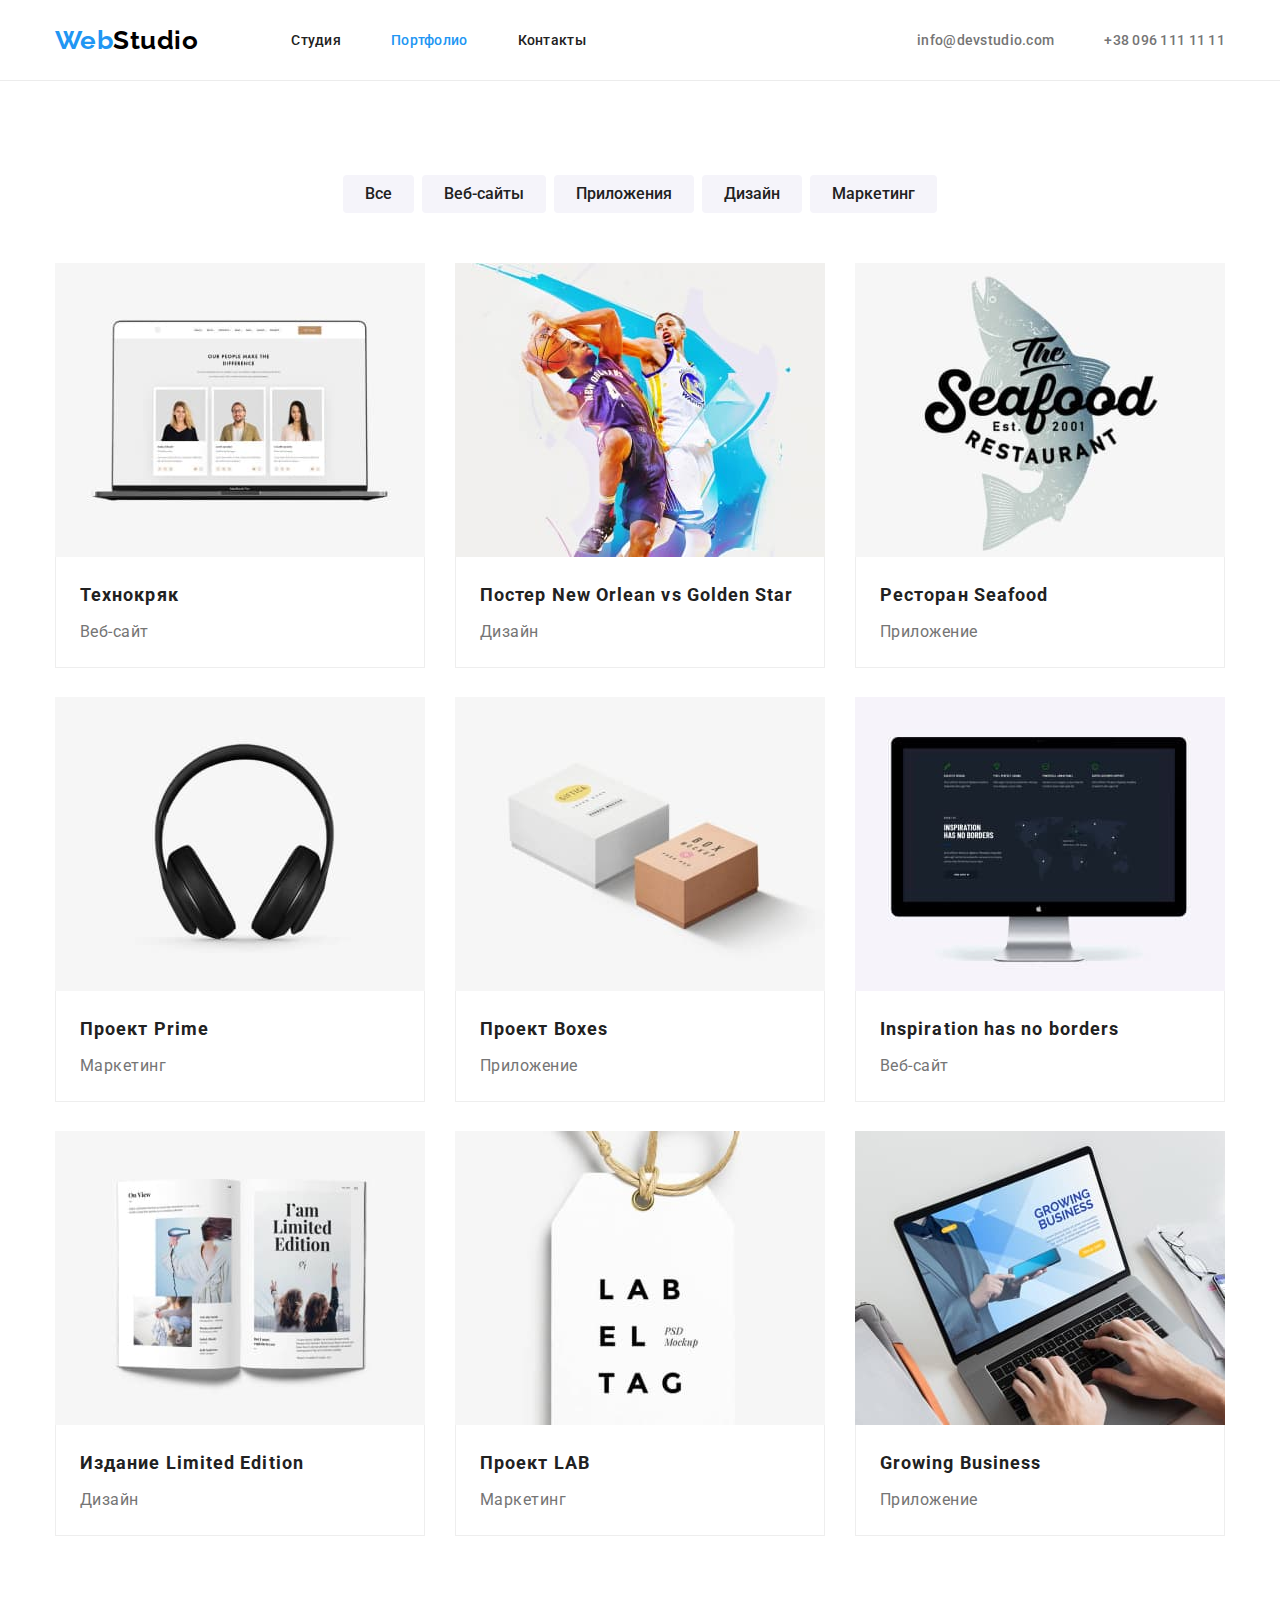
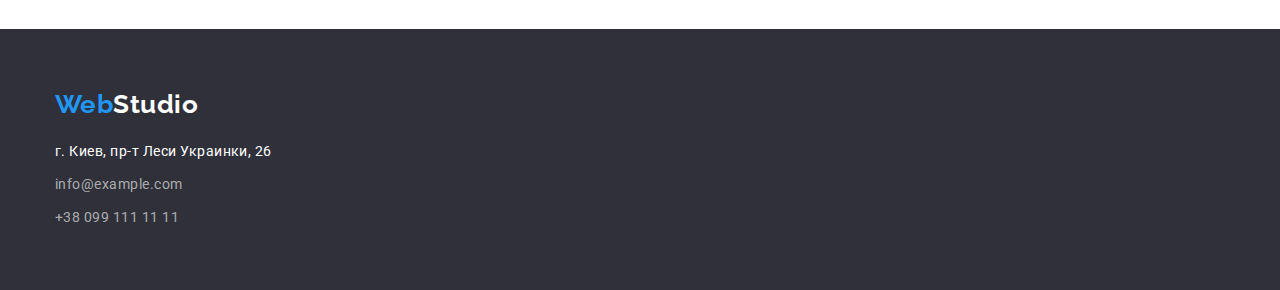
==== portfolio.html @ cc7ebdeb "загружена разметка и оформление" ====
<!DOCTYPE html>
<html lang="ru">
    <head>
        <meta charset="UTF-8" />
        <meta http-equiv="X-UA-Compatible" content="IE=edge" />
        <meta name="viewport" content="width=device-width, initial-scale=1.0" />
        <title>WebStudio</title>
        <link rel="preconnect" href="https://fonts.googleapis.com" />
        <link rel="preconnect" href="https://fonts.gstatic.com" crossorigin />
        <link
            rel="stylesheet"
            href="https://cdnjs.cloudflare.com/ajax/libs/modern-normalize/1.1.0/modern-normalize.min.css"
        />
        <link
            href="https://fonts.googleapis.com/css2?family=Raleway:wght@700&family=Roboto:wght@400;500;700;900&display=swap"
            rel="stylesheet"
        />
        <link rel="stylesheet" href="./css/style.css" />
    </head>

    <body>
        <!-- Шапка -->
        <header>
            <div class="container">
                
                    <a href="./index.html" class="logo"
                        >Web<span class="logo-studio">Studio</span></a
                    >
                    <nav>
                    <ul class="site-nav">
                        <li>
                            <a href="./index.html">Студия</a>
                        </li>
                        <li>
                            <a href="./portfolio.html" class="current"
                                >Портфолио</a
                            >
                        </li>
                        <li><a href="#">Контакты</a></li>
                    </ul>
                </nav>
                <ul class="auth-nav">
                    <li><a href="#">info@devstudio.com</a></li>
                    <li><a href="#">+38 096 111 11 11</a></li>
                </ul>
            </div>
        </header>
        <main>
            <!-- Product list -->
            <section>
                <div class="container example-box">
                    <h1 class="portfolio">Портфолио</h1>
                    <h2 class="portfolio">Примеры работ </h2>
                    <ul class="example-filter">
                        <li>
                            <button type="button" class="button secondary">
                                Все
                            </button>
                        </li>
                        <li>
                            <button type="button" class="button secondary">
                                Веб-сайты
                            </button>
                        </li>
                        <li>
                            <button type="button" class="button secondary">
                                Приложения
                            </button>
                        </li>
                        <li>
                            <button type="button" class="button secondary">
                                Дизайн
                            </button>
                        </li>
                        <li>
                            <button type="button" class="button secondary">
                                Маркетинг
                            </button>
                        </li>
                    </ul>
                    <ul class="example-list">
                        <li>
                            <div class="item">
                                <a href="">
                                    <img
                                        src="./images/tehnokryak.jpg"
                                        alt="Технокряк"
                                        width="370"
                                    />
                                     <div class="description">
                                          <h3 class="title">Технокряк</h3>
                                          <p>Веб-сайт</p>
                                    </div>
                                </a>
                            </div>
                        </li>
                        <li>
                            <div class="item">
                                <a href="">
                                    <img
                                        src="./images/poster.jpg"
                                        alt="Постер New Orlean vs Golden Star"
                                        width="370"
                                    />
                                    <div class="description">
                                        <h3 class="title">
                                            Постер New Orlean vs Golden Star
                                        </h3>
                                        <p>Дизайн</p>
                                    </div>
                                </a>
                            </div>
                        </li>
                        <li>
                            <div class="item">
                            <a href="">
                                <img
                                    src="./images/seafood.jpg"
                                    alt="Ресторан Seafood"
                                    width="370"
                                />
                                <div class="description">
                                <h3 class="title">Ресторан Seafood</h3>
                                <p>Приложение</p></a>
                                </div>
                            </div>
                        </li>
                        <li>
                            <div class="item">
                            <a href="">
                                <img
                                    src="./images/prime.jpg"
                                    alt="Проект Prime"
                                    width="370"
                                />
                                <div class="description">
                                <h3 class="title">Проект Prime</h3>
                                <p>Маркетинг</p></a>
                                </div>
                            </div>
                        </li>
                        <li>
                            <div class="item">
                            <a href="">
                                <img
                                    src="./images/boxes.jpg"
                                    alt="Проект Boxes"
                                    width="370"
                                />
                                <div class="description">
                                <h3 class="title">Проект Boxes</h3>
                                <p>Приложение</p></a>
                            </div>
                            </div>
                        </li>
                        <li>
                            <div class="item">
                            <a href="">
                                <img
                                    src="./images/inspiration.jpg"
                                    alt="Inspiration has no borders"
                                    width="370"
                                />
                                <div class="description">
                                <h3 class="title">
                                    Inspiration has no borders
                                </h3>
                                <p>Веб-сайт</p></a>
                            </div>
                            </div>
                        </li>
                        <li>
                            <div class="item">
                            <a href="">
                                <img
                                    src="./images/limitededition.jpg"
                                    alt="Издание Limited Edition"
                                    width="370"
                                />
                                <div class="description">
                                <h3 class="title">Издание Limited Edition</h3>
                                <p>Дизайн</p></a>
                            </div>
                            </div>
                        </li>
                        <li>
                            <div class="item">
                            <a href="">
                                <img
                                    src="./images/lab.jpg"
                                    alt="Проект LAB"
                                    width="370"
                                />
                                <div class="description">
                                <h3 class="title">Проект LAB</h3>
                                <p>Маркетинг</p></a>
                            </div>
                        </div>
                        </li>
                        <li>
                            <div class="item">
                            <a href="">
                                <img
                                    src="./images/growing.jpg"
                                    alt="Growing Business"
                                    width="370"
                                />
                                <div class="description">
                                <h3 class="title">Growing Business</h3>
                                <p>Приложение</p></a>
                            </div>
                        </div>
                        </li>
                    </ul>
                </div>
            </section>
        </main>
        <!--Footer -->
        <footer>
            <div class="container">
                <a href="./index.html" class="logo"
                    >Web<span class="logo-studio">Studio</span></a
                >
                <address>
                    <ul class="contact-list">
                        <li>г. Киев, пр-т Леси Украинки, 26</li>
                        <li><a href="#">info@example.com</a></li>
                        <li><a href="#">+38 099 111 11 11</a></li>
                    </ul>
                </address>
            </div>
        </footer>
    </body>
</html>
---- css/style.css ----
:root {
    --primary-background-color: #ffffff;
    --secondary-background-color: #f5f4fa;
    --footer-background-color: #2f303a;
    --primary-text-color: #757575;
    --title-text-color: #212121;
    --accent-color: #2196f3;
}
/* white color #FFFFFF */
/* black color #000000 */
/* adress color rgba(255, 255, 255, 0.6) */

img {
    display: block;
}
body {
    margin: 0;
}
h1,
h2,
h3,
h4,
ul,
li,
p {
    margin: 0;
    padding: 0;
}

ul {
    list-style-type: none;
}
button {
    cursor: pointer;
}
a {
    text-decoration: none;
}

body {
    background-color: var(--primary-background-color);
    color: var(--primary-text-color);
    font-family: Roboto;
    letter-spacing: 0.03em;
}
.container {
    margin-left: auto;
    margin-right: auto;
    padding-right: 15px;
    padding-left: 15px;

    width: 1200px;
    /* outline: 1px dashed green; */
}

header .container {
    display: flex;
    align-items: center;

    padding-top: 24px;
    padding-bottom: 24px;
    height: 80px;
}
header {
    border-bottom: 1px solid #ececec;
}
.logo {
    margin-right: 93px;

    color: var(--accent-color);
    font-family: Raleway;
    font-size: 26px;
    font-weight: 700;
    line-height: 1.19;
}
.logo-studio {
    color: #000000;
    font-family: Raleway;
    font-weight: 700;
    font-size: 26px;
    line-height: 1.19;
}

.site-nav {
    display: flex;
}
.site-nav li:not(:last-child) {
    margin-right: 50px;
}

.site-nav a {
    color: var(--title-text-color);
    font-weight: 500;
    font-size: 14px;
    line-height: 1.14;
    letter-spacing: 0.02em;
}
.site-nav a:hover,
.site-nav a:focus {
    color: var(--accent-color);
}
.site-nav a.current {
    color: var(--accent-color);
}
.auth-nav {
    display: flex;
    margin-left: auto;
}
.auth-nav li:not(:last-child) {
    margin-right: 50px;
}
.auth-nav a {
    color: var(--primary-text-colors);
    font-weight: 500;
    font-size: 14px;
    line-height: 1.14;
    letter-spacing: 0.02em;
}
.auth-nav a:hover,
.auth-nav a:focus {
    color: var(--accent-color);
}

.hero {
    background-color: var(--footer-background-color);

    width: 1600px;
    height: 600px;
    margin-left: auto;
    margin-right: auto;

    padding: 200px 0;
}
.hero-title {
    color: #ffffff;
    font-weight: 900;
    font-size: 44px;
    line-height: 1.36;
    text-align: center;
    letter-spacing: 0.06em;
    text-transform: uppercase;

    margin-top: 0;
    margin-bottom: 30px;
}

.section-title {
    color: var(--title-text-color);
    font-weight: 700;
    font-size: 36px;
    line-height: 1.17;
    text-align: center;

    margin-bottom: 50px;
    padding-left: auto;
    padding-right: auto;
}

.feature-list {
    display: flex;
}
.feature-list li:not(:last-child) {
    margin-right: 30px;
}
.feature-box {
    padding-top: 94px;
    padding-bottom: 94px;
}
.feature-list .item {
    width: 270px;
}
.feature-list .title {
    color: var(--title-text-color);
    font-weight: 700;
    font-size: 14px;
    line-height: 1.14;
    text-transform: uppercase;

    margin-bottom: 10px;
}

.feature-list p {
    font-size: 14px;
    line-height: 1.7;
}
.deals-box {
    padding-bottom: 94px;
}
.deals {
    display: flex;
}
.deals li:not(:last-child) {
    margin-right: 30px;
}

.staff {
    background-color: var(--secondary-background-color);
}
.staff .container {
    padding: 94px 15px;
}
.staff-list .title {
    color: var(--title-text-color);
    font-weight: 500;
    font-size: 16px;
    line-height: 1.19;
    text-align: center;
}
.staff-list p {
    font-size: 16px;
    line-height: 1.19;
    text-align: center;
}
.staff-list {
    display: flex;
}
.staff-list .item {
    background-color: var(--primary-background-color);
    border-radius: 0 0 4px 4px;
    box-shadow: 0px 1px 3px rgba(0, 0, 0, 0.12), 0px 1px 1px rgba(0, 0, 0, 0.14),
        0px 2px 1px rgba(0, 0, 0, 0.2);

    width: 270px;
    height: 368px;
}
.staff-list li:not(:last-child) {
    margin-right: 30px;
}
.staff-list .position {
    padding: 30px 0;
}
.position h3 {
    margin-bottom: 10px;
}
footer {
    background-color: var(--footer-background-color);
}
footer .logo-studio {
    color: #ffffff;
}
footer .logo {
    margin-bottom: 20px;
    display: inline-block;
    margin-right: 0;
}
footer .container {
    padding: 60px 15px;
}
.contact-list {
    color: #ffffff;
    font-style: normal;
    font-size: 14px;
    line-height: 1.71;
}
.contact-list a {
    color: rgba(255, 255, 255, 0.6);
}
.contact-list li:not(:last-child) {
    margin-bottom: 9px;
}
.contact-list li:hover,
.contact-list li:focus {
    color: var(--accent-color);
}
.contact-list a:hover,
.contact-list a:focus {
    color: var(--accent-color);
}

/* Buttons */
button {
    font-family: inherit;
}

.button {
    border-radius: 4px;
    border: none;
    cursor: pointer;
}

.hero div {
    display: flex;
    justify-content: center;
}

.button.primary {
    padding: 10px 32px;

    color: var(--primary-background-color);
    background-color: var(--accent-color);
    font-weight: 700;
    font-size: 16px;
    line-height: 1.9;
    letter-spacing: 0.06em;
}
.button.secondary {
    padding: 6px 22px;

    color: var(--title-text-color);
    background-color: var(--secondary-background-color);
    font-weight: 500;
    font-size: 16px;
    line-height: 1.625;
    text-align: center;

    cursor: pointer;
}
.button.secondary:hover,
.button.secondary:focus {
    color: var(--primary-background-color);
    background-color: var(--accent-color);
}

/* Portfolio styles */

.portfolio {
    display: none;
}

.example-box {
    padding: 94px 15px;
}
.example-filter {
    display: flex;
    justify-content: center;
    margin-bottom: 50px;
}
.example-filter :not(:last-child) {
    margin-right: 8px;
}
.example-list {
    display: flex;
    flex-wrap: wrap;
}
.example-list li {
    width: 370px;
    margin-right: 30px;
    margin-bottom: 30px;
}
.example-list li:nth-last-child(-n + 3) {
    margin-bottom: 0;
}
.example-list li:nth-child(3n) {
    margin-right: 0;
}
.example-list .title {
    color: var(--title-text-color);
    font-weight: 700;
    font-size: 18px;
    line-height: 2;
    letter-spacing: 0.06em;
}
.example-list p {
    color: var(--primary-text-color);
    font-size: 16px;
    line-height: 1.88;
}
.example-list .item {
    width: 370px;
    height: 404px;
}
.example-list .description {
    border-left: 0.5px solid #eeeeee;
    border-right: 0.5px solid #eeeeee;
    border-bottom: 0.5px solid #eeeeee;

    padding: 20px 24px;
    justify-content: flex-start;
}
.description .title {
    margin-bottom: 4px;
}
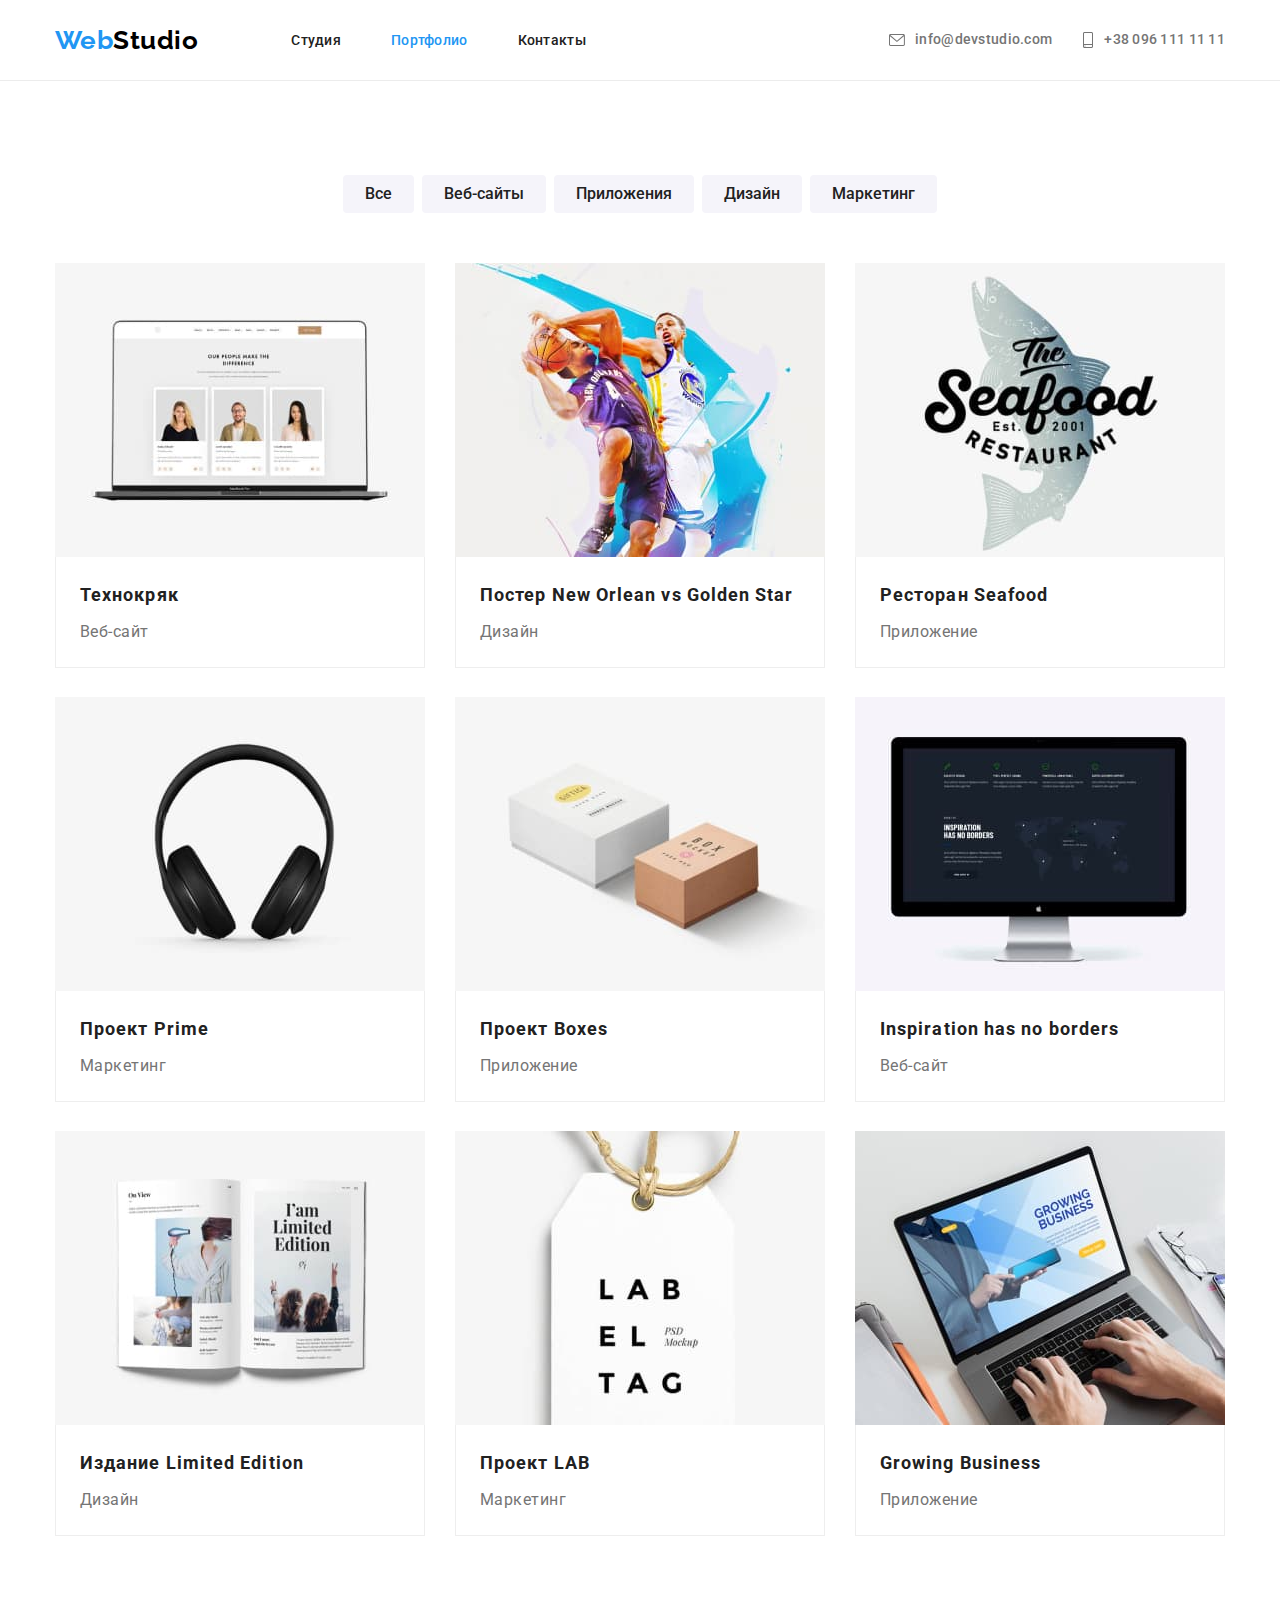
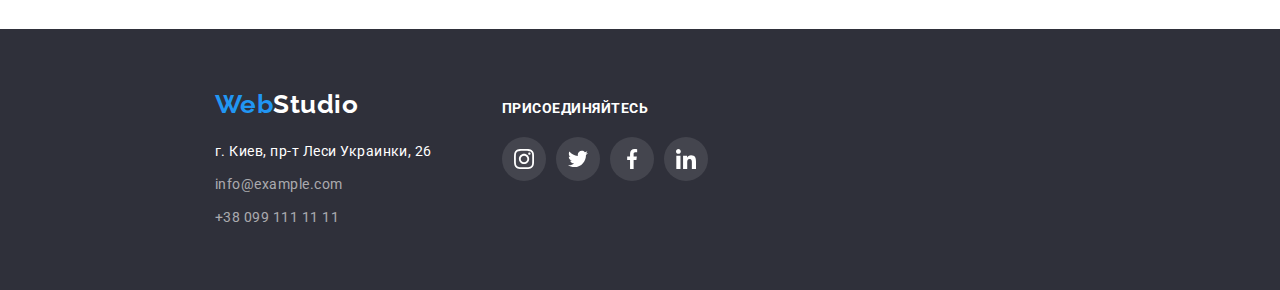
==== commit a8390be0: "добавлены свг" ====
--- a/portfolio.html
+++ b/portfolio.html
@@ -22,26 +22,39 @@
         <!-- Шапка -->
         <header>
             <div class="container">
-                
-                    <a href="./index.html" class="logo"
-                        >Web<span class="logo-studio">Studio</span></a
-                    >
-                    <nav>
+                <a href="./index.html" class="logo"
+                    >Web<span class="logo-studio">Studio</span></a
+                >
+                <nav>
                     <ul class="site-nav">
                         <li>
                             <a href="./index.html">Студия</a>
                         </li>
                         <li>
-                            <a href="./portfolio.html" class="current"
-                                >Портфолио</a
-                            >
-                        </li>
-                        <li><a href="#">Контакты</a></li>
+                            <a href="./portfolio.html"class="current">Портфолио</a>
+                        </li>
+                        <li>
+                            <a href="#">Контакты</a>
+                        </li>
                     </ul>
                 </nav>
                 <ul class="auth-nav">
-                    <li><a href="#">info@devstudio.com</a></li>
-                    <li><a href="#">+38 096 111 11 11</a></li>
+                    <li class="list">
+                        <a class="tmp" href="#">
+                            <svg class="nav-icon envelope">
+                                <use
+                                    href="./images/symbol-defs.svg#envelope"
+                                ></use>
+                            </svg>
+                            info@devstudio.com
+                        </a>
+                    </li>
+                    <li class="list">
+                        </svg>
+                        <a href="#"><svg class="nav-icon phone">
+                            <use href="./images/symbol-defs.svg#phone"></use>
+                        </svg>+38 096 111 11 11</a>
+                    </li>
                 </ul>
             </div>
         </header>
@@ -217,7 +230,7 @@
         </main>
         <!--Footer -->
         <footer>
-            <div class="container">
+            <div class="container-footer">
                 <a href="./index.html" class="logo"
                     >Web<span class="logo-studio">Studio</span></a
                 >
@@ -229,6 +242,43 @@
                     </ul>
                 </address>
             </div>
+            <div class="join">
+                <p>Присоединяйтесь</p>
+                <ul class="join-list">
+                    <li class="join-item">
+                        <a href="http://" class="join-link">
+                            <svg width="20px" height="20px">
+                                <use
+                                    href="./images/symbol-defs.svg#instagram"
+                                ></use></svg
+                        ></a>
+                    </li>
+                    <li class="join-item">
+                        <a href="http://" class="join-link">
+                            <svg width="20px" height="20px">
+                                <use
+                                    href="./images/symbol-defs.svg#twitter"
+                                ></use></svg
+                        ></a>
+                    </li>
+                    <li class="join-item">
+                        <a href="http://" class="join-link">
+                            <svg width="20px" height="20px">
+                                <use
+                                    href="./images/symbol-defs.svg#facebook"
+                                ></use></svg
+                        ></a>
+                    </li>
+                    <li class="join-item">
+                        <a href="http://" class="join-link">
+                            <svg width="20px" height="20px">
+                                <use
+                                    href="./images/symbol-defs.svg#linkedin"
+                                ></use></svg
+                        ></a>
+                    </li>
+                </ul>
+            </div>
         </footer>
     </body>
 </html>
--- a/css/style.css
+++ b/css/style.css
@@ -5,6 +5,8 @@
     --primary-text-color: #757575;
     --title-text-color: #212121;
     --accent-color: #2196f3;
+    --hero-background-color: #c4c4c4;
+    --icon-color: #afb1b8;
 }
 /* white color #FFFFFF */
 /* black color #000000 */
@@ -94,6 +96,8 @@
     font-size: 14px;
     line-height: 1.14;
     letter-spacing: 0.02em;
+    padding-bottom: 24px;
+    padding-top: 24px;
 }
 .site-nav a:hover,
 .site-nav a:focus {
@@ -107,7 +111,7 @@
     margin-left: auto;
 }
 .auth-nav li:not(:last-child) {
-    margin-right: 50px;
+    margin-right: 30px;
 }
 .auth-nav a {
     color: var(--primary-text-colors);
@@ -116,14 +120,48 @@
     line-height: 1.14;
     letter-spacing: 0.02em;
 }
-.auth-nav a:hover,
-.auth-nav a:focus {
+.auth-nav .list a:hover,
+.auth-nav .list a:focus {
     color: var(--accent-color);
-}
-
+    fill: var(--accent-color);
+}
+.auth-nav .list a {
+    color: var(--primary-text-color);
+    fill: var(--primary-text-color);
+}
+.auth-nav .list a {
+    cursor: pointer;
+    display: flex;
+    align-items: center;
+    padding-bottom: 24px;
+    padding-top: 24px;
+}
+.nav-icon {
+    margin-right: 10px;
+}
+.list .phone {
+    width: 12px;
+    height: 16px;
+}
+.list .envelope {
+    width: 16px;
+    height: 12px;
+}
+.hero div {
+    display: flex;
+    justify-content: center;
+}
 .hero {
-    background-color: var(--footer-background-color);
-
+    background-color: var(--hero-background-color);
+    background-image: linear-gradient(
+            rgba(47, 48, 58, 0.4),
+            rgba(47, 48, 58, 0.4)
+        ),
+        url(../images/hero.jpg);
+    background-repeat: no-repeat;
+    background-size: cover;
+
+    max-width: 1600px;
     width: 1600px;
     height: 600px;
     margin-left: auto;
@@ -169,6 +207,7 @@
 .feature-list .item {
     width: 270px;
 }
+
 .feature-list .title {
     color: var(--title-text-color);
     font-weight: 700;
@@ -182,6 +221,19 @@
 .feature-list p {
     font-size: 14px;
     line-height: 1.7;
+}
+.feature-list .border {
+    display: flex;
+    width: 270px;
+    height: 120px;
+    background-color: var(--secondary-background-color);
+    border-radius: 4px;
+    margin-bottom: 30px;
+}
+.feature-icon {
+    width: 70px;
+    margin-left: auto;
+    margin-right: auto;
 }
 .deals-box {
     padding-bottom: 94px;
@@ -221,16 +273,82 @@
         0px 2px 1px rgba(0, 0, 0, 0.2);
 
     width: 270px;
-    height: 368px;
-}
-.staff-list li:not(:last-child) {
+}
+.staff-list .person:not(:last-child) {
     margin-right: 30px;
 }
 .staff-list .position {
-    padding: 30px 0;
-}
+    padding: 30px 32px;
+}
+
+.form {
+    display: flex;
+    width: 206px;
+    height: 44px;
+    margin-left: auto;
+    margin-right: auto;
+}
+.position-item {
+    display: flex;
+}
+.position-item:not(:last-child) {
+    margin-right: 10px;
+}
+.position-link {
+    display: flex;
+    fill: var(--icon-color);
+    width: 40px;
+    height: 40px;
+    border-radius: 50%;
+    align-items: center;
+    justify-content: center;
+}
+
+.position-link:hover,
+.position-link:focus {
+    fill: var(--primary-background-color);
+    background-color: var(--accent-color);
+}
+
+/* ПОСТОЯННЫЕ КЛИЕНТЫ */
+
+.clients .section-title {
+    margin-bottom: 50px;
+}
+.clients .container {
+    padding-top: 94px;
+    padding-bottom: 94px;
+}
+.clients-list {
+    display: flex;
+}
+.clients-item {
+    display: flex;
+    justify-content: center;
+    align-items: center;
+    width: 170px;
+    height: 92px;
+    border: 1px solid var(--icon-color);
+    fill: var(--icon-color);
+    border-radius: 4px;
+}
+.clients-item:not(:last-child) {
+    margin-right: 30px;
+}
+.clients-item a {
+    fill: var(--icon-color);
+}
+.clients-item a:hover,
+.clients-item a:focus {
+    fill: var(--accent-color);
+}
+/* FOOTER */
+
 .position h3 {
     margin-bottom: 10px;
+}
+.position p {
+    margin-bottom: 16px;
 }
 footer {
     background-color: var(--footer-background-color);
@@ -267,7 +385,56 @@
     color: var(--accent-color);
 }
 
+footer {
+    display: flex;
+    justify-content: flex-start;
+    width: 1600px;
+    margin-left: auto;
+    margin-right: auto;
+}
+.container-footer {
+    margin-right: 70px;
+    margin-left: 215px;
+    padding-top: 60px;
+    padding-bottom: 60px;
+}
+.join {
+    padding-top: 72px;
+    padding-bottom: 100px;
+}
+.join p {
+    display: flex;
+    color: var(--primary-background-color);
+    font-weight: 700;
+    line-height: 1.14;
+    font-size: 14px;
+    text-transform: uppercase;
+    margin-bottom: 20px;
+}
+.join-list {
+    display: flex;
+}
+.join-item:not(:last-child) {
+    margin-right: 10px;
+}
+
+.join-link {
+    display: flex;
+    background-color: rgba(255, 255, 255, 0.1);
+    fill: var(--primary-background-color);
+    width: 44px;
+    height: 44px;
+    border-radius: 50%;
+    align-items: center;
+    justify-content: center;
+}
+.join-link:hover,
+.join-link:focus {
+    background-color: var(--accent-color);
+}
+
 /* Buttons */
+
 button {
     font-family: inherit;
 }
@@ -278,11 +445,6 @@
     cursor: pointer;
 }
 
-.hero div {
-    display: flex;
-    justify-content: center;
-}
-
 .button.primary {
     padding: 10px 32px;
 
@@ -292,6 +454,10 @@
     font-size: 16px;
     line-height: 1.9;
     letter-spacing: 0.06em;
+}
+.button.primary:hover,
+.button.primary:focus {
+    box-shadow: 0px 4px 4px rgba(0, 0, 0, 0.15);
 }
 .button.secondary {
     padding: 6px 22px;
@@ -309,6 +475,8 @@
 .button.secondary:focus {
     color: var(--primary-background-color);
     background-color: var(--accent-color);
+    box-shadow: 0px 3px 1px rgba(0, 0, 0, 0.1), 0px 1px 2px rgba(0, 0, 0, 0.08),
+        0px 2px 2px rgba(0, 0, 0, 0.12);
 }
 
 /* Portfolio styles */
@@ -343,6 +511,11 @@
 .example-list li:nth-child(3n) {
     margin-right: 0;
 }
+.example-list li:hover,
+.example-list li:focus {
+    box-shadow: 0px 1px 1px rgba(0, 0, 0, 0.12), 0px 4px 4px rgba(0, 0, 0, 0.06),
+        1px 4px 6px rgba(0, 0, 0, 0.16);
+}
 .example-list .title {
     color: var(--title-text-color);
     font-weight: 700;
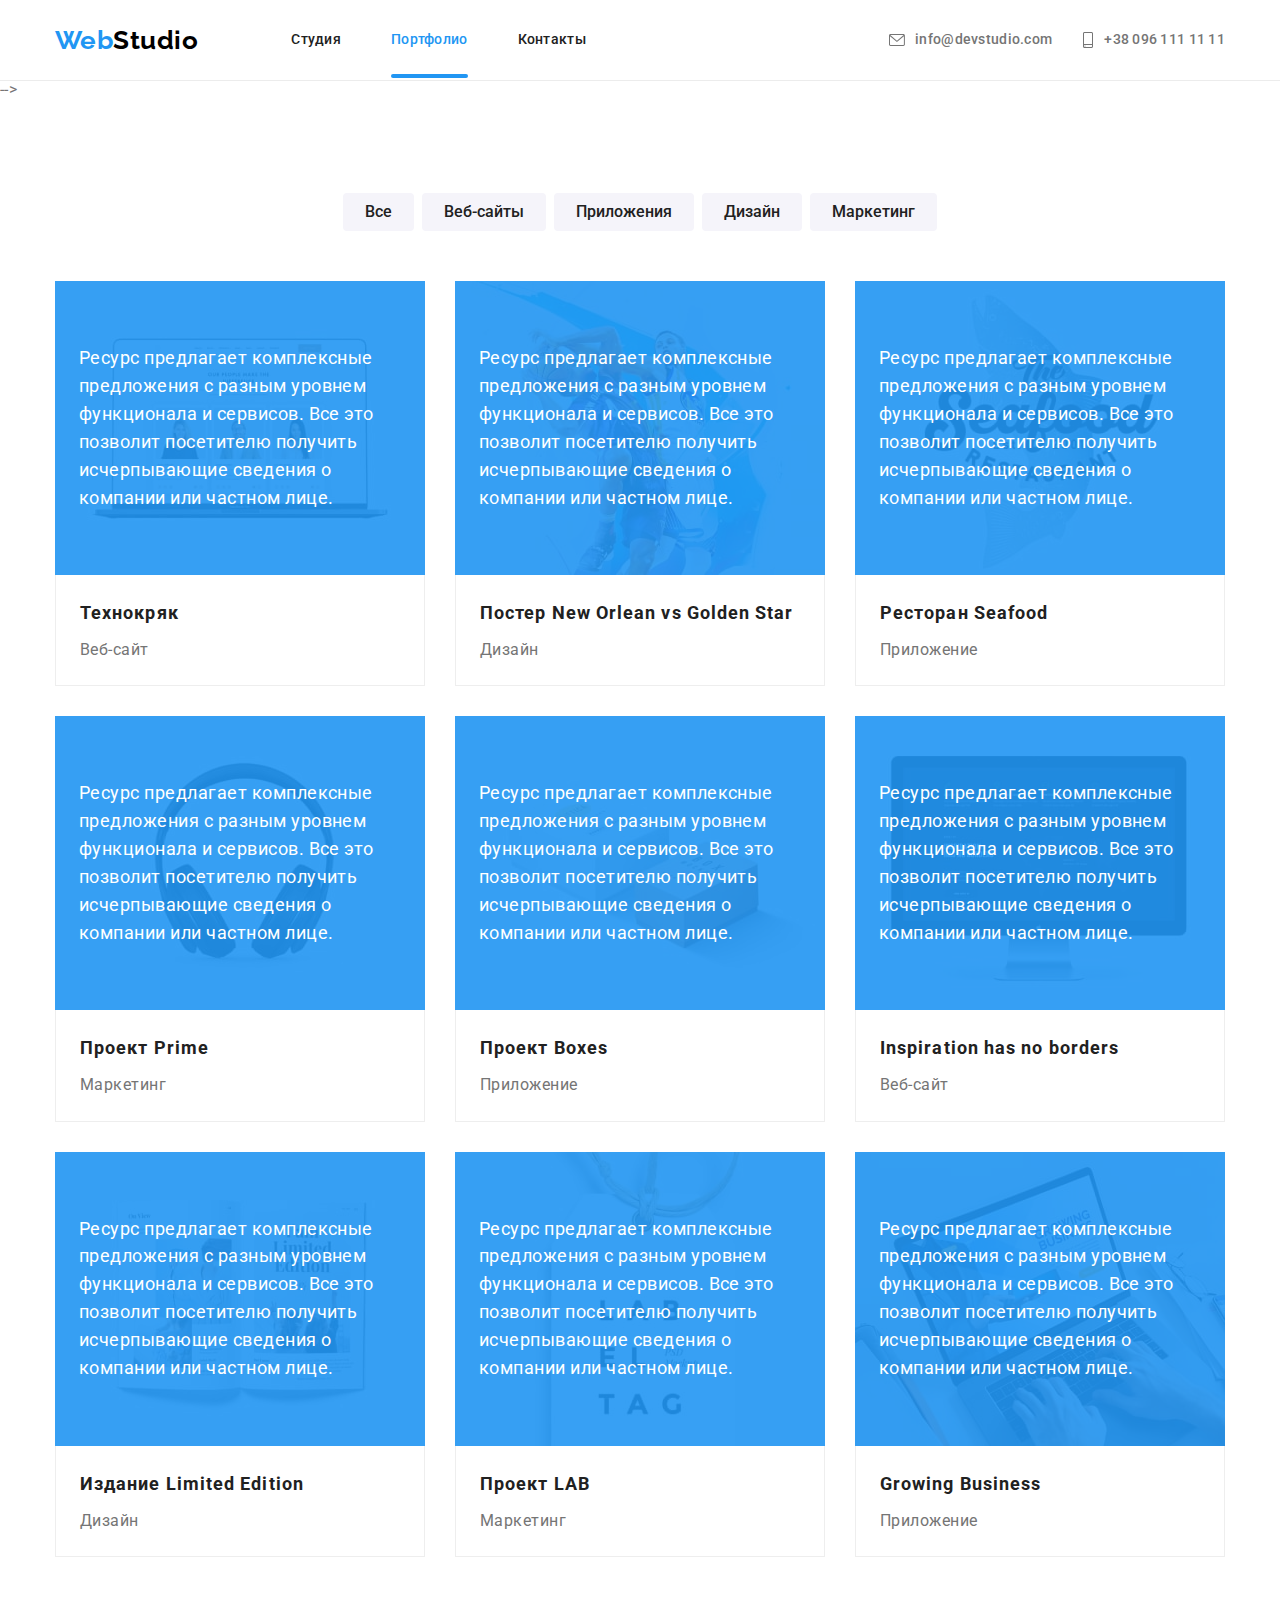
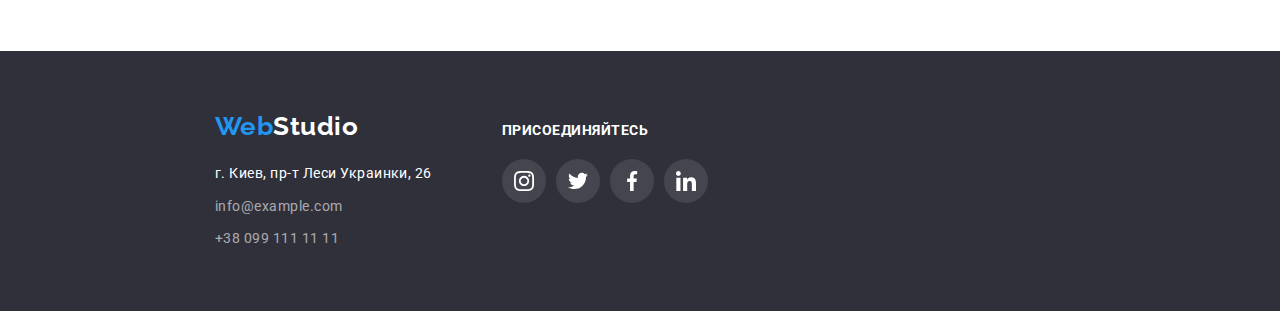
==== commit 47db3a68: "positions aded" ====
--- a/portfolio.html
+++ b/portfolio.html
@@ -19,7 +19,7 @@
     </head>
 
     <body>
-        <!-- Шапка -->
+        <!-------HEADER---------->
         <header>
             <div class="container">
                 <a href="./index.html" class="logo"
@@ -30,8 +30,10 @@
                         <li>
                             <a href="./index.html">Студия</a>
                         </li>
-                        <li>
-                            <a href="./portfolio.html"class="current">Портфолио</a>
+                        <li class="nav-current">
+                            <a href="./portfolio.html" class="current"
+                                >Портфолио</a
+                            >
                         </li>
                         <li>
                             <a href="#">Контакты</a>
@@ -50,20 +52,24 @@
                         </a>
                     </li>
                     <li class="list">
-                        </svg>
-                        <a href="#"><svg class="nav-icon phone">
-                            <use href="./images/symbol-defs.svg#phone"></use>
-                        </svg>+38 096 111 11 11</a>
+                        <a href="#"
+                            ><svg class="nav-icon phone">
+                                <use
+                                    href="./images/symbol-defs.svg#phone"
+                                ></use></svg
+                            >+38 096 111 11 11</a
+                        >
                     </li>
                 </ul>
             </div>
         </header>
         <main>
-            <!-- Product list -->
+            <!------PRODUCT LIST-------->
+            -->
             <section>
                 <div class="container example-box">
                     <h1 class="portfolio">Портфолио</h1>
-                    <h2 class="portfolio">Примеры работ </h2>
+                    <h2 class="portfolio">Примеры работ</h2>
                     <ul class="example-filter">
                         <li>
                             <button type="button" class="button secondary">
@@ -93,142 +99,191 @@
                     </ul>
                     <ul class="example-list">
                         <li>
-                            <div class="item">
-                                <a href="">
-                                    <img
-                                        src="./images/tehnokryak.jpg"
-                                        alt="Технокряк"
-                                        width="370"
-                                    />
-                                     <div class="description">
-                                          <h3 class="title">Технокряк</h3>
-                                          <p>Веб-сайт</p>
-                                    </div>
-                                </a>
-                            </div>
-                        </li>
-                        <li>
-                            <div class="item">
-                                <a href="">
-                                    <img
-                                        src="./images/poster.jpg"
-                                        alt="Постер New Orlean vs Golden Star"
-                                        width="370"
-                                    />
-                                    <div class="description">
-                                        <h3 class="title">
-                                            Постер New Orlean vs Golden Star
-                                        </h3>
-                                        <p>Дизайн</p>
-                                    </div>
-                                </a>
-                            </div>
-                        </li>
-                        <li>
-                            <div class="item">
-                            <a href="">
+                            <a href class="item">
+                                <img
+                                    src="./images/tehnokryak.jpg"
+                                    alt="Технокряк"
+                                    width="370"
+                                />
+                                <div class="description">
+                                    <h3 class="example-title">Технокряк</h3>
+                                    <p class="example-type">Веб-сайт</p>
+                                </div>
+                            </a>
+                            <p class="example-label">
+                                Ресурс предлагает комплексные предложения с
+                                разным уровнем функционала и сервисов. Все это
+                                позволит посетителю получить исчерпывающие
+                                сведения о компании или частном лице.
+                            </p>
+                        </li>
+                        <li>
+                            <a href class="item">
+                                <img
+                                    src="./images/poster.jpg"
+                                    alt="Постер New Orlean vs Golden Star"
+                                    width="370"
+                                />
+                                <div class="description">
+                                    <h3 class="example-title">
+                                        Постер New Orlean vs Golden Star
+                                    </h3>
+                                    <p class="example-type">Дизайн</p>
+                                </div>
+                            </a>
+                            <p class="example-label">
+                                Ресурс предлагает комплексные предложения с
+                                разным уровнем функционала и сервисов. Все это
+                                позволит посетителю получить исчерпывающие
+                                сведения о компании или частном лице.
+                            </p>
+                        </li>
+                        <li>
+                            <a href="" class="item">
                                 <img
                                     src="./images/seafood.jpg"
                                     alt="Ресторан Seafood"
                                     width="370"
                                 />
                                 <div class="description">
-                                <h3 class="title">Ресторан Seafood</h3>
-                                <p>Приложение</p></a>
-                                </div>
-                            </div>
-                        </li>
-                        <li>
-                            <div class="item">
-                            <a href="">
+                                    <h3 class="example-title">
+                                        Ресторан Seafood
+                                    </h3>
+                                    <p class="example-type">Приложение</p>
+                                </div></a
+                            >
+                            <p class="example-label">
+                                Ресурс предлагает комплексные предложения с
+                                разным уровнем функционала и сервисов. Все это
+                                позволит посетителю получить исчерпывающие
+                                сведения о компании или частном лице.
+                            </p>
+                        </li>
+                        <li>
+                            <a href="" class="item">
                                 <img
                                     src="./images/prime.jpg"
                                     alt="Проект Prime"
                                     width="370"
                                 />
                                 <div class="description">
-                                <h3 class="title">Проект Prime</h3>
-                                <p>Маркетинг</p></a>
-                                </div>
-                            </div>
-                        </li>
-                        <li>
-                            <div class="item">
-                            <a href="">
+                                    <h3 class="example-title">Проект Prime</h3>
+                                    <p class="example-type">Маркетинг</p>
+                                </div></a
+                            >
+                            <p class="example-label">
+                                Ресурс предлагает комплексные предложения с
+                                разным уровнем функционала и сервисов. Все это
+                                позволит посетителю получить исчерпывающие
+                                сведения о компании или частном лице.
+                            </p>
+                        </li>
+                        <li>
+                            <a href="" class="item">
                                 <img
                                     src="./images/boxes.jpg"
                                     alt="Проект Boxes"
                                     width="370"
                                 />
                                 <div class="description">
-                                <h3 class="title">Проект Boxes</h3>
-                                <p>Приложение</p></a>
-                            </div>
-                            </div>
-                        </li>
-                        <li>
-                            <div class="item">
-                            <a href="">
+                                    <h3 class="example-title">Проект Boxes</h3>
+                                    <p class="example-type">Приложение</p>
+                                </div></a
+                            >
+                            <p class="example-label">
+                                Ресурс предлагает комплексные предложения с
+                                разным уровнем функционала и сервисов. Все это
+                                позволит посетителю получить исчерпывающие
+                                сведения о компании или частном лице.
+                            </p>
+                        </li>
+                        <li>
+                            <a href="" class="item">
                                 <img
                                     src="./images/inspiration.jpg"
                                     alt="Inspiration has no borders"
                                     width="370"
                                 />
                                 <div class="description">
-                                <h3 class="title">
-                                    Inspiration has no borders
-                                </h3>
-                                <p>Веб-сайт</p></a>
-                            </div>
-                            </div>
-                        </li>
-                        <li>
-                            <div class="item">
-                            <a href="">
+                                    <h3 class="example-title">
+                                        Inspiration has no borders
+                                    </h3>
+                                    <p class="example-type">Веб-сайт</p>
+                                </div></a
+                            >
+                            <p class="example-label">
+                                Ресурс предлагает комплексные предложения с
+                                разным уровнем функционала и сервисов. Все это
+                                позволит посетителю получить исчерпывающие
+                                сведения о компании или частном лице.
+                            </p>
+                        </li>
+                        <li>
+                            <a href="" class="item">
                                 <img
                                     src="./images/limitededition.jpg"
                                     alt="Издание Limited Edition"
                                     width="370"
                                 />
                                 <div class="description">
-                                <h3 class="title">Издание Limited Edition</h3>
-                                <p>Дизайн</p></a>
-                            </div>
-                            </div>
-                        </li>
-                        <li>
-                            <div class="item">
-                            <a href="">
+                                    <h3 class="example-title">
+                                        Издание Limited Edition
+                                    </h3>
+                                    <p class="example-type">Дизайн</p>
+                                </div></a
+                            >
+                            <p class="example-label">
+                                Ресурс предлагает комплексные предложения с
+                                разным уровнем функционала и сервисов. Все это
+                                позволит посетителю получить исчерпывающие
+                                сведения о компании или частном лице.
+                            </p>
+                        </li>
+                        <li>
+                            <a href="" class="item">
                                 <img
                                     src="./images/lab.jpg"
                                     alt="Проект LAB"
                                     width="370"
                                 />
                                 <div class="description">
-                                <h3 class="title">Проект LAB</h3>
-                                <p>Маркетинг</p></a>
-                            </div>
-                        </div>
-                        </li>
-                        <li>
-                            <div class="item">
-                            <a href="">
+                                    <h3 class="example-title">Проект LAB</h3>
+                                    <p class="example-type">Маркетинг</p>
+                                </div></a
+                            >
+                            <p class="example-label">
+                                Ресурс предлагает комплексные предложения с
+                                разным уровнем функционала и сервисов. Все это
+                                позволит посетителю получить исчерпывающие
+                                сведения о компании или частном лице.
+                            </p>
+                        </li>
+                        <li>
+                            <a href="" class="item">
                                 <img
                                     src="./images/growing.jpg"
                                     alt="Growing Business"
                                     width="370"
                                 />
                                 <div class="description">
-                                <h3 class="title">Growing Business</h3>
-                                <p>Приложение</p></a>
-                            </div>
-                        </div>
+                                    <h3 class="example-title">
+                                        Growing Business
+                                    </h3>
+                                    <p class="example-type">Приложение</p>
+                                </div></a
+                            >
+                            <p class="example-label">
+                                Ресурс предлагает комплексные предложения с
+                                разным уровнем функционала и сервисов. Все это
+                                позволит посетителю получить исчерпывающие
+                                сведения о компании или частном лице.
+                            </p>
                         </li>
                     </ul>
                 </div>
             </section>
         </main>
-        <!--Footer -->
+        <!------FOOTER-------->
         <footer>
             <div class="container-footer">
                 <a href="./index.html" class="logo"
--- a/css/style.css
+++ b/css/style.css
@@ -54,17 +54,20 @@
     width: 1200px;
     /* outline: 1px dashed green; */
 }
-
+/* -------HEADER---------- */
 header .container {
     display: flex;
     align-items: center;
 
-    padding-top: 24px;
-    padding-bottom: 24px;
+    /* padding-top: 24px;
+    padding-bottom: 24px; */
     height: 80px;
 }
 header {
     border-bottom: 1px solid #ececec;
+}
+.main {
+    border: none;
 }
 .logo {
     margin-right: 93px;
@@ -91,13 +94,15 @@
 }
 
 .site-nav a {
+    display: flex;
+    position: relative;
     color: var(--title-text-color);
     font-weight: 500;
     font-size: 14px;
     line-height: 1.14;
     letter-spacing: 0.02em;
-    padding-bottom: 24px;
-    padding-top: 24px;
+    padding-bottom: 30px;
+    padding-top: 30px;
 }
 .site-nav a:hover,
 .site-nav a:focus {
@@ -106,6 +111,18 @@
 .site-nav a.current {
     color: var(--accent-color);
 }
+.current::after {
+    position: absolute;
+    display: flex;
+    left: 0;
+    bottom: 0;
+    content: '';
+    height: 4px;
+    width: 100%;
+    border-radius: 4px;
+    background-color: var(--accent-color);
+}
+
 .auth-nav {
     display: flex;
     margin-left: auto;
@@ -126,15 +143,15 @@
     fill: var(--accent-color);
 }
 .auth-nav .list a {
+    display: flex;
+    align-items: center;
+
+    padding-bottom: 24px;
+    padding-top: 24px;
+    cursor: pointer;
+
     color: var(--primary-text-color);
     fill: var(--primary-text-color);
-}
-.auth-nav .list a {
-    cursor: pointer;
-    display: flex;
-    align-items: center;
-    padding-bottom: 24px;
-    padding-top: 24px;
 }
 .nav-icon {
     margin-right: 10px;
@@ -147,6 +164,9 @@
     width: 16px;
     height: 12px;
 }
+
+/* ------HERO-------- */
+
 .hero div {
     display: flex;
     justify-content: center;
@@ -181,6 +201,54 @@
     margin-top: 0;
     margin-bottom: 30px;
 }
+.backdrop {
+    position: fixed;
+
+    width: 100%;
+    height: 100%;
+    top: 0;
+    left: 0;
+
+    background-color: rgba(0, 0, 0, 0.2);
+    opacity: 1;
+}
+.backdrop.is-hidden {
+    opacity: 0;
+    pointer-events: none;
+}
+.modal-order {
+    position: absolute;
+    top: 221px;
+    left: 50%;
+    transform: translate(-50%, 0%);
+
+    width: 528px;
+    height: 581px;
+    border-radius: 4px;
+
+    box-shadow: 0px 1px 3px rgba(0, 0, 0, 0.12), 0px 1px 1px rgba(0, 0, 0, 0.14),
+        0px 2px 1px rgba(0, 0, 0, 0.2);
+    background-color: var(--primary-background-color);
+}
+.button-close {
+    position: absolute;
+    top: 8px;
+    right: 8px;
+
+    width: 30px;
+    height: 30px;
+    border-radius: 50%;
+    border: 1px solid rgba(0, 0, 0, 0.1);
+    padding: 0;
+    background-color: var(--primary-background-color);
+}
+/* .pic-close {
+    display: flex;
+    align-items: center;
+    justify-content: center;
+} */
+
+/* -------FEATURE LIST-------- */
 
 .section-title {
     color: var(--title-text-color);
@@ -203,6 +271,9 @@
 .feature-box {
     padding-top: 94px;
     padding-bottom: 94px;
+}
+.feature-box .section-title {
+    display: none;
 }
 .feature-list .item {
     width: 270px;
@@ -235,16 +306,37 @@
     margin-left: auto;
     margin-right: auto;
 }
+/* -------DEALS------------- */
 .deals-box {
     padding-bottom: 94px;
 }
 .deals {
     display: flex;
 }
-.deals li:not(:last-child) {
+.deals-item:not(:last-child) {
     margin-right: 30px;
 }
-
+.deals-item {
+    position: relative;
+}
+
+.deals-label {
+    display: flex;
+    justify-content: center;
+    position: absolute;
+    bottom: 0;
+    right: 0;
+
+    background-color: rgba(47, 48, 58, 0.8);
+    height: 70px;
+    width: 100%;
+    text-transform: uppercase;
+    font-weight: 700;
+    line-height: 1.14;
+    color: var(--primary-background-color);
+    padding: 27px 0;
+}
+/* -----------STAFF------------- */
 .staff {
     background-color: var(--secondary-background-color);
 }
@@ -310,7 +402,7 @@
     background-color: var(--accent-color);
 }
 
-/* ПОСТОЯННЫЕ КЛИЕНТЫ */
+/* ----------CLIENTS--------------- */
 
 .clients .section-title {
     margin-bottom: 50px;
@@ -323,26 +415,30 @@
     display: flex;
 }
 .clients-item {
-    display: flex;
-    justify-content: center;
-    align-items: center;
     width: 170px;
     height: 92px;
-    border: 1px solid var(--icon-color);
-    fill: var(--icon-color);
-    border-radius: 4px;
 }
 .clients-item:not(:last-child) {
     margin-right: 30px;
 }
-.clients-item a {
+/* tnp */
+
+.temp {
+    width: 100%;
+    height: 100%;
+    display: flex;
+    align-items: center;
+    justify-content: center;
     fill: var(--icon-color);
-}
-.clients-item a:hover,
-.clients-item a:focus {
+    border: 1px solid var(--icon-color);
+    border-radius: 4px;
+}
+.temp:hover {
     fill: var(--accent-color);
-}
-/* FOOTER */
+    border: 1px solid var(--accent-color);
+}
+
+/*-------------- FOOTER -------------------*/
 
 .position h3 {
     margin-bottom: 10px;
@@ -369,6 +465,7 @@
     font-style: normal;
     font-size: 14px;
     line-height: 1.71;
+    cursor: pointer;
 }
 .contact-list a {
     color: rgba(255, 255, 255, 0.6);
@@ -479,7 +576,7 @@
         0px 2px 2px rgba(0, 0, 0, 0.12);
 }
 
-/* Portfolio styles */
+/* ------PORTFOLIO-------- */
 
 .portfolio {
     display: none;
@@ -501,6 +598,8 @@
     flex-wrap: wrap;
 }
 .example-list li {
+    position: relative;
+
     width: 370px;
     margin-right: 30px;
     margin-bottom: 30px;
@@ -516,14 +615,14 @@
     box-shadow: 0px 1px 1px rgba(0, 0, 0, 0.12), 0px 4px 4px rgba(0, 0, 0, 0.06),
         1px 4px 6px rgba(0, 0, 0, 0.16);
 }
-.example-list .title {
+.example-title {
     color: var(--title-text-color);
     font-weight: 700;
     font-size: 18px;
     line-height: 2;
     letter-spacing: 0.06em;
 }
-.example-list p {
+.example-type {
     color: var(--primary-text-color);
     font-size: 16px;
     line-height: 1.88;
@@ -540,6 +639,19 @@
     padding: 20px 24px;
     justify-content: flex-start;
 }
-.description .title {
+.example-title {
     margin-bottom: 4px;
 }
+.example-label {
+    position: absolute;
+    top: 0;
+    right: 0;
+
+    width: 100%;
+    height: 294px;
+    padding: 63px 24px;
+    background-color: rgba(33, 150, 243, 0.9);
+    font-size: 18px;
+    line-height: 1.55;
+    color: var(--primary-background-color);
+}
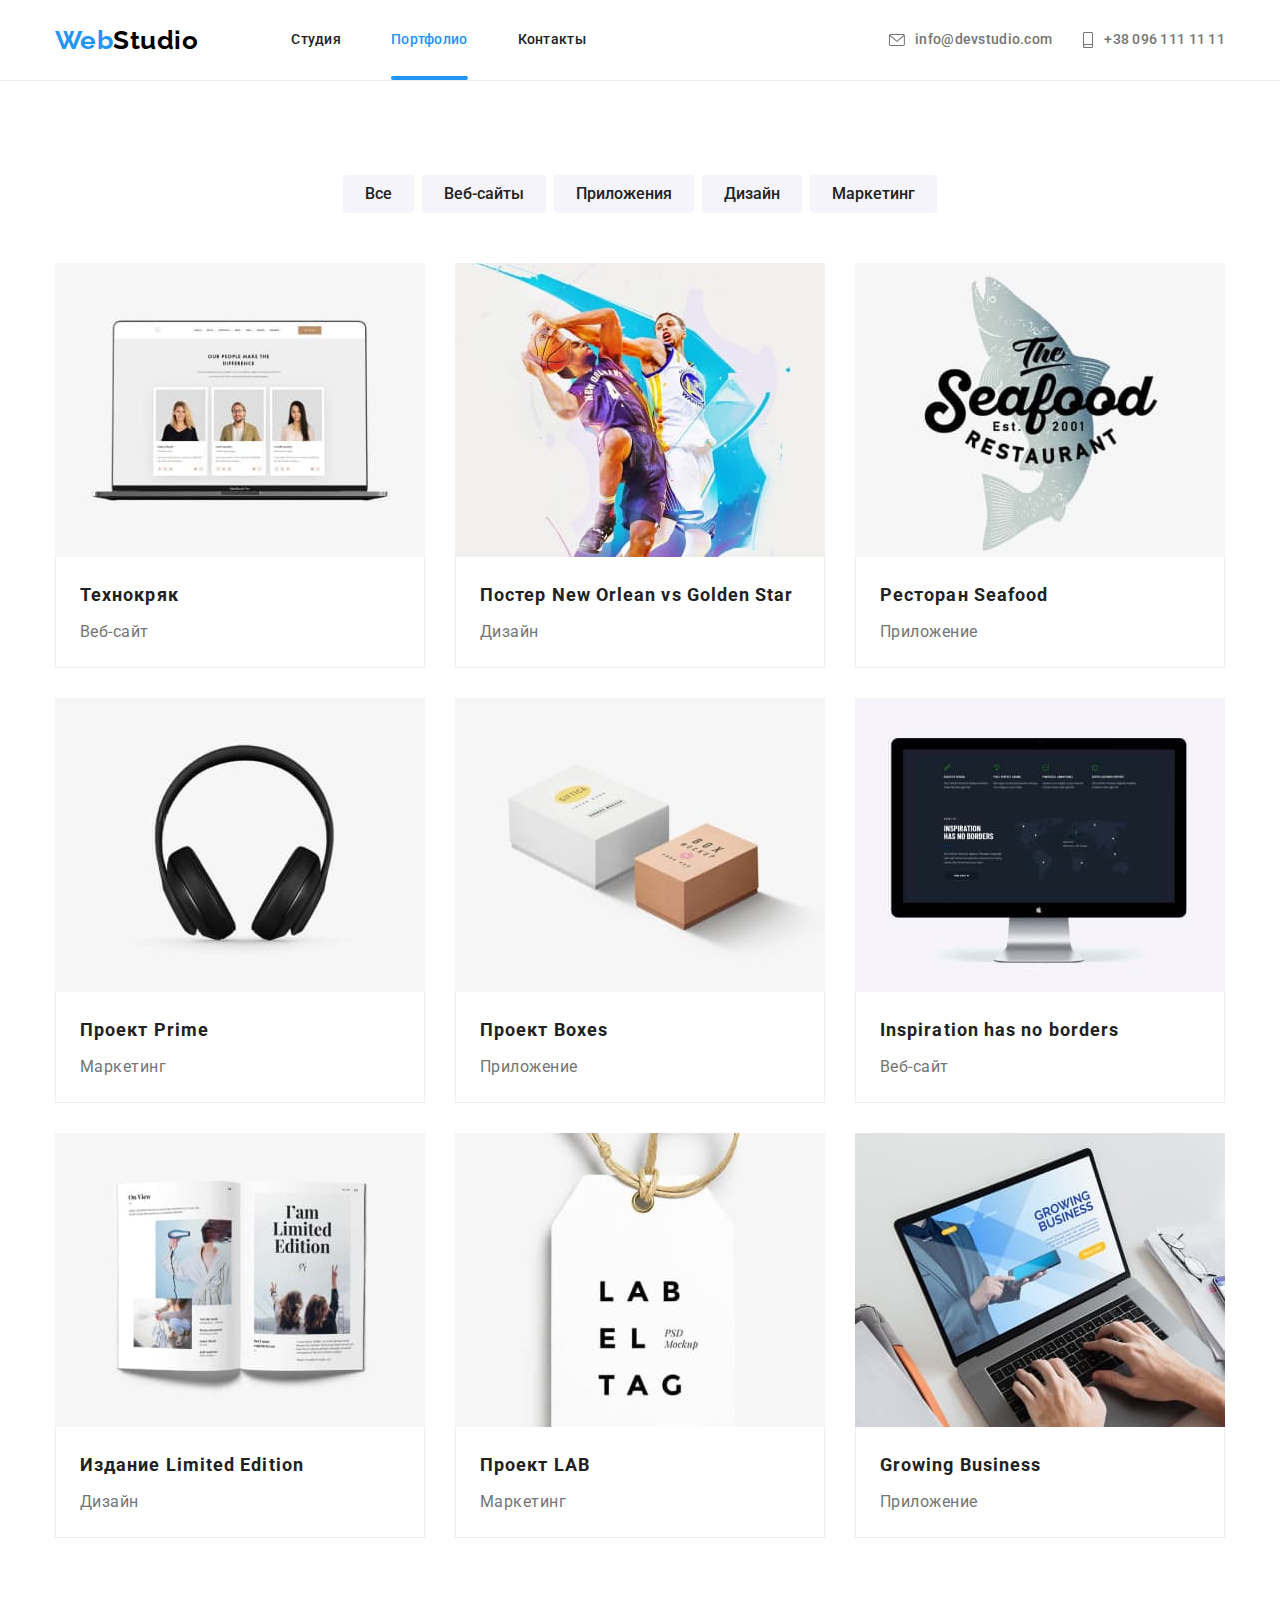
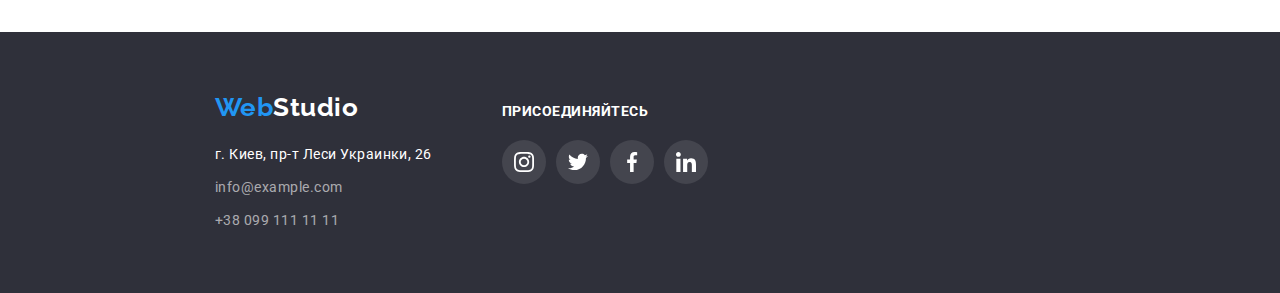
==== commit fd4d7388: "выполнена анимация" ====
--- a/portfolio.html
+++ b/portfolio.html
@@ -27,16 +27,16 @@
                 >
                 <nav>
                     <ul class="site-nav">
-                        <li>
-                            <a href="./index.html">Студия</a>
+                        <li class="nav-link">
+                            <a href="./index.html" class="nav-link">Студия</a>
                         </li>
                         <li class="nav-current">
                             <a href="./portfolio.html" class="current"
                                 >Портфолио</a
                             >
                         </li>
-                        <li>
-                            <a href="#">Контакты</a>
+                        <li class="nav-link">
+                            <a href="#" class="nav-link">Контакты</a>
                         </li>
                     </ul>
                 </nav>
@@ -65,7 +65,6 @@
         </header>
         <main>
             <!------PRODUCT LIST-------->
-            -->
             <section>
                 <div class="container example-box">
                     <h1 class="portfolio">Портфолио</h1>
@@ -98,32 +97,51 @@
                         </li>
                     </ul>
                     <ul class="example-list">
-                        <li>
-                            <a href class="item">
-                                <img
-                                    src="./images/tehnokryak.jpg"
-                                    alt="Технокряк"
-                                    width="370"
-                                />
+                        <li class="example-block">
+                            <a href class="example-item">
+                                <div class="image">
+                                    <img
+                                        src="./images/tehnokryak.jpg"
+                                        alt="Технокряк"
+                                        width="370"
+                                        height="294"
+                                    />
+                                    <div>
+                                        <p class="example-label">
+                                            Ресурс предлагает комплексные
+                                            предложения с разным уровнем
+                                            функционала и сервисов. Все это
+                                            позволит посетителю получить
+                                            исчерпывающие сведения о компании
+                                            или частном лице.
+                                        </p>
+                                    </div>
+                                </div>
                                 <div class="description">
                                     <h3 class="example-title">Технокряк</h3>
                                     <p class="example-type">Веб-сайт</p>
                                 </div>
                             </a>
-                            <p class="example-label">
-                                Ресурс предлагает комплексные предложения с
-                                разным уровнем функционала и сервисов. Все это
-                                позволит посетителю получить исчерпывающие
-                                сведения о компании или частном лице.
-                            </p>
-                        </li>
-                        <li>
-                            <a href class="item">
-                                <img
-                                    src="./images/poster.jpg"
-                                    alt="Постер New Orlean vs Golden Star"
-                                    width="370"
-                                />
+                        </li>
+                        <li class="example-block">
+                            <a href class="example-item">
+                                <div class="image">
+                                    <img
+                                        src="./images/poster.jpg"
+                                        alt="Постер New Orlean vs Golden Star"
+                                        width="370"
+                                    />
+                                    <div>
+                                        <p class="example-label">
+                                            Ресурс предлагает комплексные
+                                            предложения с разным уровнем
+                                            функционала и сервисов. Все это
+                                            позволит посетителю получить
+                                            исчерпывающие сведения о компании
+                                            или частном лице.
+                                        </p>
+                                    </div>
+                                </div>
                                 <div class="description">
                                     <h3 class="example-title">
                                         Постер New Orlean vs Golden Star
@@ -131,20 +149,26 @@
                                     <p class="example-type">Дизайн</p>
                                 </div>
                             </a>
-                            <p class="example-label">
-                                Ресурс предлагает комплексные предложения с
-                                разным уровнем функционала и сервисов. Все это
-                                позволит посетителю получить исчерпывающие
-                                сведения о компании или частном лице.
-                            </p>
-                        </li>
-                        <li>
-                            <a href="" class="item">
-                                <img
-                                    src="./images/seafood.jpg"
-                                    alt="Ресторан Seafood"
-                                    width="370"
-                                />
+                        </li>
+                        <li class="example-block">
+                            <a href class="example-item">
+                                <div class="image">
+                                    <img
+                                        src="./images/seafood.jpg"
+                                        alt="Ресторан Seafood"
+                                        width="370"
+                                    />
+                                    <div>
+                                        <p class="example-label">
+                                            Ресурс предлагает комплексные
+                                            предложения с разным уровнем
+                                            функционала и сервисов. Все это
+                                            позволит посетителю получить
+                                            исчерпывающие сведения о компании
+                                            или частном лице.
+                                        </p>
+                                    </div>
+                                </div>
                                 <div class="description">
                                     <h3 class="example-title">
                                         Ресторан Seafood
@@ -152,58 +176,76 @@
                                     <p class="example-type">Приложение</p>
                                 </div></a
                             >
-                            <p class="example-label">
-                                Ресурс предлагает комплексные предложения с
-                                разным уровнем функционала и сервисов. Все это
-                                позволит посетителю получить исчерпывающие
-                                сведения о компании или частном лице.
-                            </p>
-                        </li>
-                        <li>
-                            <a href="" class="item">
-                                <img
-                                    src="./images/prime.jpg"
-                                    alt="Проект Prime"
-                                    width="370"
-                                />
+                        </li>
+                        <li class="example-block">
+                            <a href class="example-item">
+                                <div class="image">
+                                    <img
+                                        src="./images/prime.jpg"
+                                        alt="Проект Prime"
+                                        width="370"
+                                    />
+                                    <div>
+                                        <p class="example-label">
+                                            Ресурс предлагает комплексные
+                                            предложения с разным уровнем
+                                            функционала и сервисов. Все это
+                                            позволит посетителю получить
+                                            исчерпывающие сведения о компании
+                                            или частном лице.
+                                        </p>
+                                    </div>
+                                </div>
                                 <div class="description">
                                     <h3 class="example-title">Проект Prime</h3>
                                     <p class="example-type">Маркетинг</p>
                                 </div></a
                             >
-                            <p class="example-label">
-                                Ресурс предлагает комплексные предложения с
-                                разным уровнем функционала и сервисов. Все это
-                                позволит посетителю получить исчерпывающие
-                                сведения о компании или частном лице.
-                            </p>
-                        </li>
-                        <li>
-                            <a href="" class="item">
-                                <img
-                                    src="./images/boxes.jpg"
-                                    alt="Проект Boxes"
-                                    width="370"
-                                />
+                        </li>
+                        <li class="example-block">
+                            <a href class="example-item">
+                                <div class="image">
+                                    <img
+                                        src="./images/boxes.jpg"
+                                        alt="Проект Boxes"
+                                        width="370"
+                                    />
+                                    <div>
+                                        <p class="example-label">
+                                            Ресурс предлагает комплексные
+                                            предложения с разным уровнем
+                                            функционала и сервисов. Все это
+                                            позволит посетителю получить
+                                            исчерпывающие сведения о компании
+                                            или частном лице.
+                                        </p>
+                                    </div>
+                                </div>
                                 <div class="description">
                                     <h3 class="example-title">Проект Boxes</h3>
                                     <p class="example-type">Приложение</p>
                                 </div></a
                             >
-                            <p class="example-label">
-                                Ресурс предлагает комплексные предложения с
-                                разным уровнем функционала и сервисов. Все это
-                                позволит посетителю получить исчерпывающие
-                                сведения о компании или частном лице.
-                            </p>
-                        </li>
-                        <li>
-                            <a href="" class="item">
-                                <img
-                                    src="./images/inspiration.jpg"
-                                    alt="Inspiration has no borders"
-                                    width="370"
-                                />
+                        </li>
+                        <li class="example-block">
+                            <a href class="example-item">
+                                <div class="image">
+                                    <img
+                                        src="./images/inspiration.jpg"
+                                        alt="Inspiration has no borders"
+                                        width="370"
+                                    />
+                                    <div>
+                                        <p class="example-label">
+                                            Ресурс предлагает комплексные
+                                            предложения с разным уровнем
+                                            функционала и сервисов. Все это
+                                            позволит посетителю получить
+                                            исчерпывающие сведения о компании
+                                            или частном лице.
+                                        </p>
+                                    </div>
+                                </div>
                                 <div class="description">
                                     <h3 class="example-title">
                                         Inspiration has no borders
@@ -211,20 +253,26 @@
                                     <p class="example-type">Веб-сайт</p>
                                 </div></a
                             >
-                            <p class="example-label">
-                                Ресурс предлагает комплексные предложения с
-                                разным уровнем функционала и сервисов. Все это
-                                позволит посетителю получить исчерпывающие
-                                сведения о компании или частном лице.
-                            </p>
-                        </li>
-                        <li>
-                            <a href="" class="item">
-                                <img
-                                    src="./images/limitededition.jpg"
-                                    alt="Издание Limited Edition"
-                                    width="370"
-                                />
+                        </li>
+                        <li class="example-block">
+                            <a href class="example-item">
+                                <div class="image">
+                                    <img
+                                        src="./images/limitededition.jpg"
+                                        alt="Издание Limited Edition"
+                                        width="370"
+                                    />
+                                    <div>
+                                        <p class="example-label">
+                                            Ресурс предлагает комплексные
+                                            предложения с разным уровнем
+                                            функционала и сервисов. Все это
+                                            позволит посетителю получить
+                                            исчерпывающие сведения о компании
+                                            или частном лице.
+                                        </p>
+                                    </div>
+                                </div>
                                 <div class="description">
                                     <h3 class="example-title">
                                         Издание Limited Edition
@@ -232,39 +280,51 @@
                                     <p class="example-type">Дизайн</p>
                                 </div></a
                             >
-                            <p class="example-label">
-                                Ресурс предлагает комплексные предложения с
-                                разным уровнем функционала и сервисов. Все это
-                                позволит посетителю получить исчерпывающие
-                                сведения о компании или частном лице.
-                            </p>
-                        </li>
-                        <li>
-                            <a href="" class="item">
-                                <img
-                                    src="./images/lab.jpg"
-                                    alt="Проект LAB"
-                                    width="370"
-                                />
+                        </li>
+                        <li class="example-block">
+                            <a href class="example-item">
+                                <div class="image">
+                                    <img
+                                        src="./images/lab.jpg"
+                                        alt="Проект LAB"
+                                        width="370"
+                                    />
+                                    <div>
+                                        <p class="example-label">
+                                            Ресурс предлагает комплексные
+                                            предложения с разным уровнем
+                                            функционала и сервисов. Все это
+                                            позволит посетителю получить
+                                            исчерпывающие сведения о компании
+                                            или частном лице.
+                                        </p>
+                                    </div>
+                                </div>
                                 <div class="description">
                                     <h3 class="example-title">Проект LAB</h3>
                                     <p class="example-type">Маркетинг</p>
                                 </div></a
                             >
-                            <p class="example-label">
-                                Ресурс предлагает комплексные предложения с
-                                разным уровнем функционала и сервисов. Все это
-                                позволит посетителю получить исчерпывающие
-                                сведения о компании или частном лице.
-                            </p>
-                        </li>
-                        <li>
-                            <a href="" class="item">
-                                <img
-                                    src="./images/growing.jpg"
-                                    alt="Growing Business"
-                                    width="370"
-                                />
+                        </li>
+                        <li class="example-block">
+                            <a href class="example-item">
+                                <div class="image">
+                                    <img
+                                        src="./images/growing.jpg"
+                                        alt="Growing Business"
+                                        width="370"
+                                    />
+                                    <div>
+                                        <p class="example-label">
+                                            Ресурс предлагает комплексные
+                                            предложения с разным уровнем
+                                            функционала и сервисов. Все это
+                                            позволит посетителю получить
+                                            исчерпывающие сведения о компании
+                                            или частном лице.
+                                        </p>
+                                    </div>
+                                </div>
                                 <div class="description">
                                     <h3 class="example-title">
                                         Growing Business
@@ -272,12 +332,6 @@
                                     <p class="example-type">Приложение</p>
                                 </div></a
                             >
-                            <p class="example-label">
-                                Ресурс предлагает комплексные предложения с
-                                разным уровнем функционала и сервисов. Все это
-                                позволит посетителю получить исчерпывающие
-                                сведения о компании или частном лице.
-                            </p>
                         </li>
                     </ul>
                 </div>
@@ -291,9 +345,15 @@
                 >
                 <address>
                     <ul class="contact-list">
-                        <li>г. Киев, пр-т Леси Украинки, 26</li>
-                        <li><a href="#">info@example.com</a></li>
-                        <li><a href="#">+38 099 111 11 11</a></li>
+                        <li class="contact-item">
+                            г. Киев, пр-т Леси Украинки, 26
+                        </li>
+                        <li class="contact-item">
+                            <a href="#">info@example.com</a>
+                        </li>
+                        <li class="contact-item">
+                            <a href="#">+38 099 111 11 11</a>
+                        </li>
                     </ul>
                 </address>
             </div>
--- a/css/style.css
+++ b/css/style.css
@@ -7,6 +7,7 @@
     --accent-color: #2196f3;
     --hero-background-color: #c4c4c4;
     --icon-color: #afb1b8;
+    --transition-timing-function: cubic-bezier(0.4, 0, 0.2, 1);
 }
 /* white color #FFFFFF */
 /* black color #000000 */
@@ -96,13 +97,18 @@
 .site-nav a {
     display: flex;
     position: relative;
+
     color: var(--title-text-color);
     font-weight: 500;
     font-size: 14px;
     line-height: 1.14;
     letter-spacing: 0.02em;
-    padding-bottom: 30px;
-    padding-top: 30px;
+    padding-bottom: 32px;
+    padding-top: 32px;
+
+    transition-property: color;
+    transition-duration: 250ms;
+    transition-timing-function: var(--transition-timing-function);
 }
 .site-nav a:hover,
 .site-nav a:focus {
@@ -112,15 +118,37 @@
     color: var(--accent-color);
 }
 .current::after {
+    content: '';
     position: absolute;
     display: flex;
     left: 0;
     bottom: 0;
-    content: '';
+
     height: 4px;
     width: 100%;
     border-radius: 4px;
     background-color: var(--accent-color);
+}
+.nav-link::after {
+    content: '';
+    position: absolute;
+    display: flex;
+    left: 0;
+    bottom: 0;
+
+    height: 4px;
+    width: 100%;
+    border-radius: 4px;
+    background-color: var(--accent-color);
+
+    opacity: 0;
+    transition-property: opacity;
+    transition-duration: 250ms;
+    transition-timing-function: var(--transition-timing-function);
+}
+.nav-link:hover .nav-link::after,
+.nav-link:focus .nav-link::after {
+    opacity: 1;
 }
 
 .auth-nav {
@@ -152,6 +180,10 @@
 
     color: var(--primary-text-color);
     fill: var(--primary-text-color);
+
+    transition-property: color, fill;
+    transition-duration: 250ms;
+    transition-timing-function: var(--transition-timing-function);
 }
 .nav-icon {
     margin-right: 10px;
@@ -211,6 +243,10 @@
 
     background-color: rgba(0, 0, 0, 0.2);
     opacity: 1;
+
+    transition-property: opacity;
+    transition-duration: 250ms;
+    transition-timing-function: var(--transition-timing-function);
 }
 .backdrop.is-hidden {
     opacity: 0;
@@ -242,11 +278,6 @@
     padding: 0;
     background-color: var(--primary-background-color);
 }
-/* .pic-close {
-    display: flex;
-    align-items: center;
-    justify-content: center;
-} */
 
 /* -------FEATURE LIST-------- */
 
@@ -388,12 +419,17 @@
 }
 .position-link {
     display: flex;
+    align-items: center;
+    justify-content: center;
+
     fill: var(--icon-color);
     width: 40px;
     height: 40px;
     border-radius: 50%;
-    align-items: center;
-    justify-content: center;
+
+    transition-property: background-color, fill;
+    transition-duration: 250ms;
+    transition-timing-function: var(--transition-timing-function);
 }
 
 .position-link:hover,
@@ -423,17 +459,22 @@
 }
 /* tnp */
 
-.temp {
+.clients-link {
+    display: flex;
+    align-items: center;
+    justify-content: center;
+
     width: 100%;
     height: 100%;
-    display: flex;
-    align-items: center;
-    justify-content: center;
     fill: var(--icon-color);
     border: 1px solid var(--icon-color);
     border-radius: 4px;
-}
-.temp:hover {
+
+    transition-property: fill, border;
+    transition-duration: 250ms;
+    transition-timing-function: var(--transition-timing-function);
+}
+.clients-link:hover {
     fill: var(--accent-color);
     border: 1px solid var(--accent-color);
 }
@@ -469,12 +510,23 @@
 }
 .contact-list a {
     color: rgba(255, 255, 255, 0.6);
+
+    transition-property: color;
+    transition-duration: 250ms;
+    transition-timing-function: var(--transition-timing-function);
 }
 .contact-list li:not(:last-child) {
     margin-bottom: 9px;
 }
-.contact-list li:hover,
-.contact-list li:focus {
+.contact-item {
+    color: var(--primary-background-color);
+
+    transition-property: color;
+    transition-duration: 250ms;
+    transition-timing-function: var(--transition-timing-function);
+}
+.contact-item:hover,
+.contact-item:focus {
     color: var(--accent-color);
 }
 .contact-list a:hover,
@@ -517,13 +569,18 @@
 
 .join-link {
     display: flex;
+    align-items: center;
+    justify-content: center;
+
     background-color: rgba(255, 255, 255, 0.1);
     fill: var(--primary-background-color);
     width: 44px;
     height: 44px;
     border-radius: 50%;
-    align-items: center;
-    justify-content: center;
+
+    transition-property: background-color;
+    transition-duration: 250ms;
+    transition-timing-function: var(--transition-timing-function);
 }
 .join-link:hover,
 .join-link:focus {
@@ -551,6 +608,10 @@
     font-size: 16px;
     line-height: 1.9;
     letter-spacing: 0.06em;
+
+    transition-property: box-shadow;
+    transition-duration: 250ms;
+    transition-timing-function: var(--transition-timing-function);
 }
 .button.primary:hover,
 .button.primary:focus {
@@ -566,6 +627,10 @@
     line-height: 1.625;
     text-align: center;
 
+    transition-property: color, background-color, box-shadow;
+    transition-duration: 250ms;
+    transition-timing-function: var(--transition-timing-function);
+
     cursor: pointer;
 }
 .button.secondary:hover,
@@ -597,21 +662,25 @@
     display: flex;
     flex-wrap: wrap;
 }
-.example-list li {
+.example-block {
     position: relative;
 
     width: 370px;
     margin-right: 30px;
     margin-bottom: 30px;
-}
-.example-list li:nth-last-child(-n + 3) {
+
+    transition-property: box-shadow;
+    transition-duration: 250ms;
+    transition-timing-function: var(--transition-timing-function);
+}
+.example-block:nth-last-child(-n + 3) {
     margin-bottom: 0;
 }
-.example-list li:nth-child(3n) {
+.example-block:nth-child(3n) {
     margin-right: 0;
 }
-.example-list li:hover,
-.example-list li:focus {
+.example-block:hover,
+.example-block:focus {
     box-shadow: 0px 1px 1px rgba(0, 0, 0, 0.12), 0px 4px 4px rgba(0, 0, 0, 0.06),
         1px 4px 6px rgba(0, 0, 0, 0.16);
 }
@@ -627,10 +696,7 @@
     font-size: 16px;
     line-height: 1.88;
 }
-.example-list .item {
-    width: 370px;
-    height: 404px;
-}
+
 .example-list .description {
     border-left: 0.5px solid #eeeeee;
     border-right: 0.5px solid #eeeeee;
@@ -641,6 +707,15 @@
 }
 .example-title {
     margin-bottom: 4px;
+}
+
+.example-item {
+    height: 294px;
+    overflow: hidden;
+}
+.image {
+    position: relative;
+    overflow: hidden;
 }
 .example-label {
     position: absolute;
@@ -654,4 +729,13 @@
     font-size: 18px;
     line-height: 1.55;
     color: var(--primary-background-color);
-}
+
+    transform: translateY(100%);
+
+    transition-property: transform;
+    transition-duration: 250ms;
+    transition-timing-function: var(--transition-timing-function);
+}
+.example-block:hover .example-label {
+    transform: translateY(0);
+}
